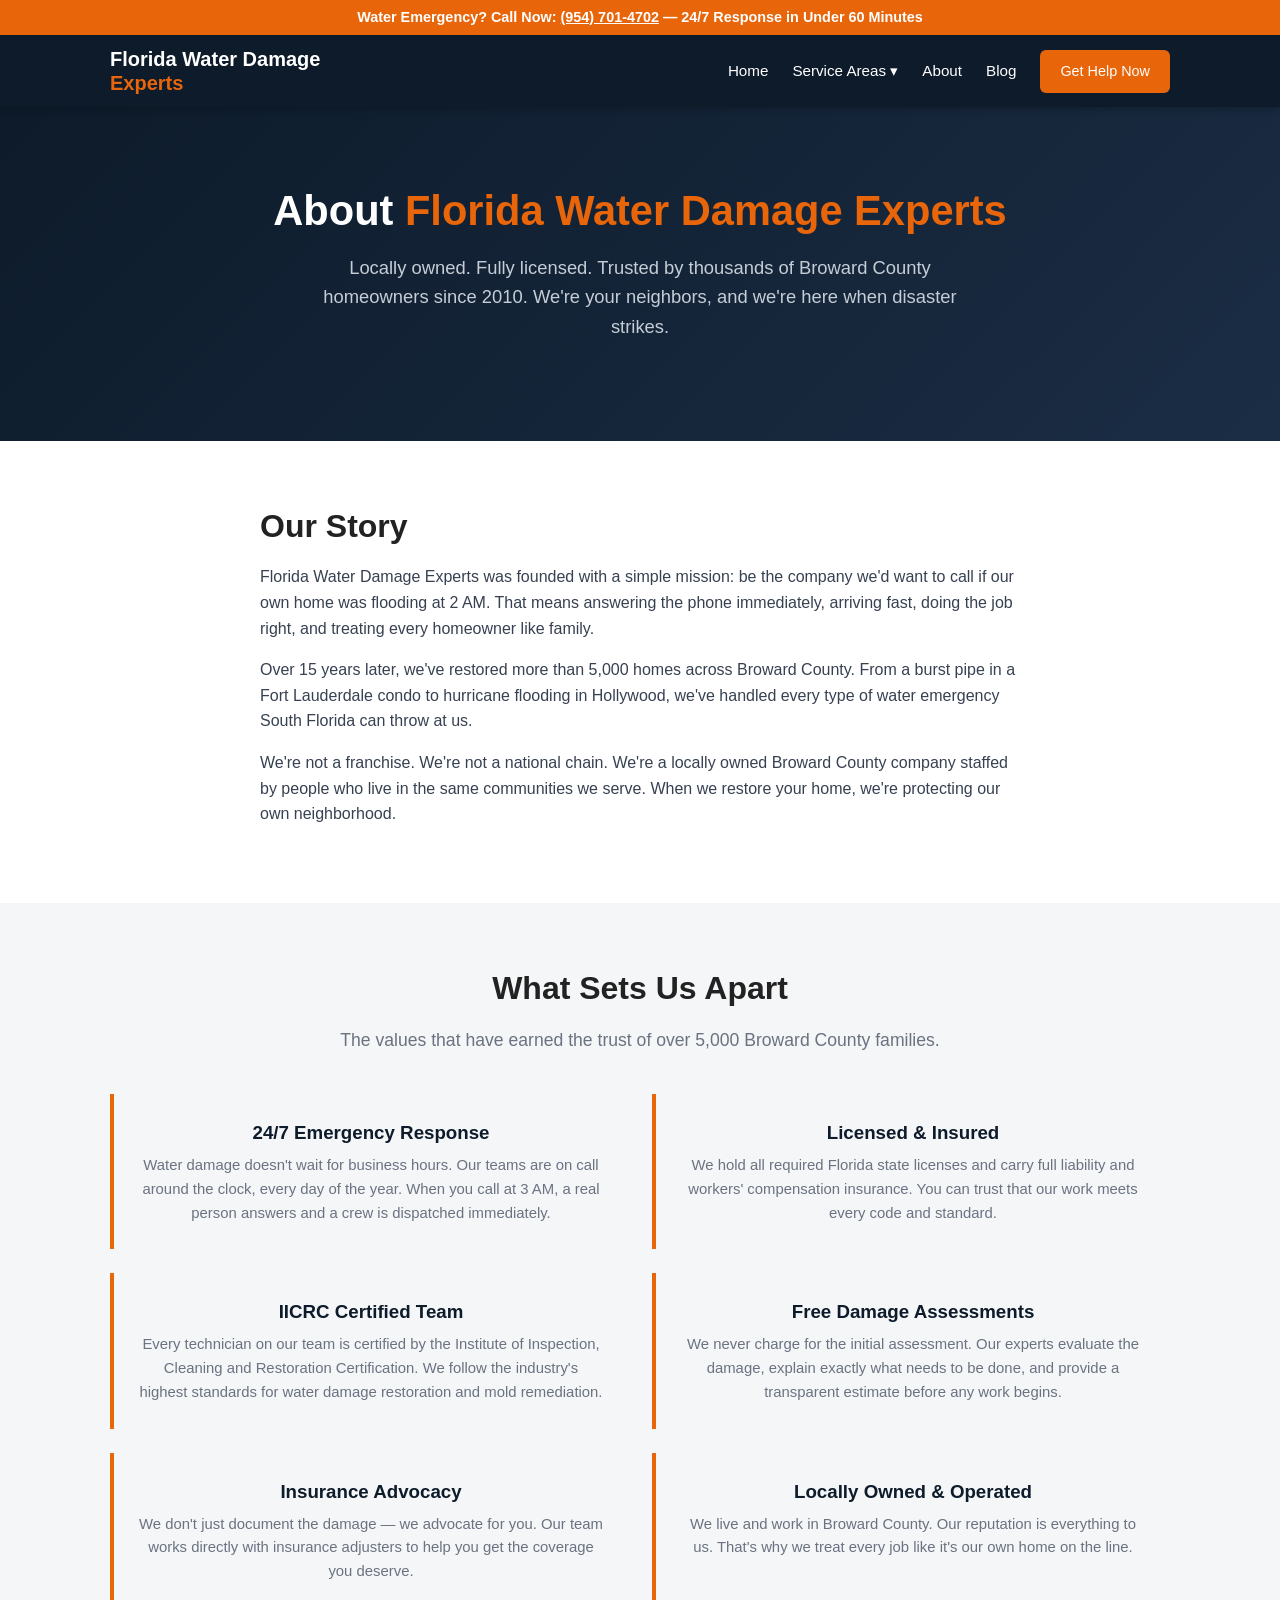
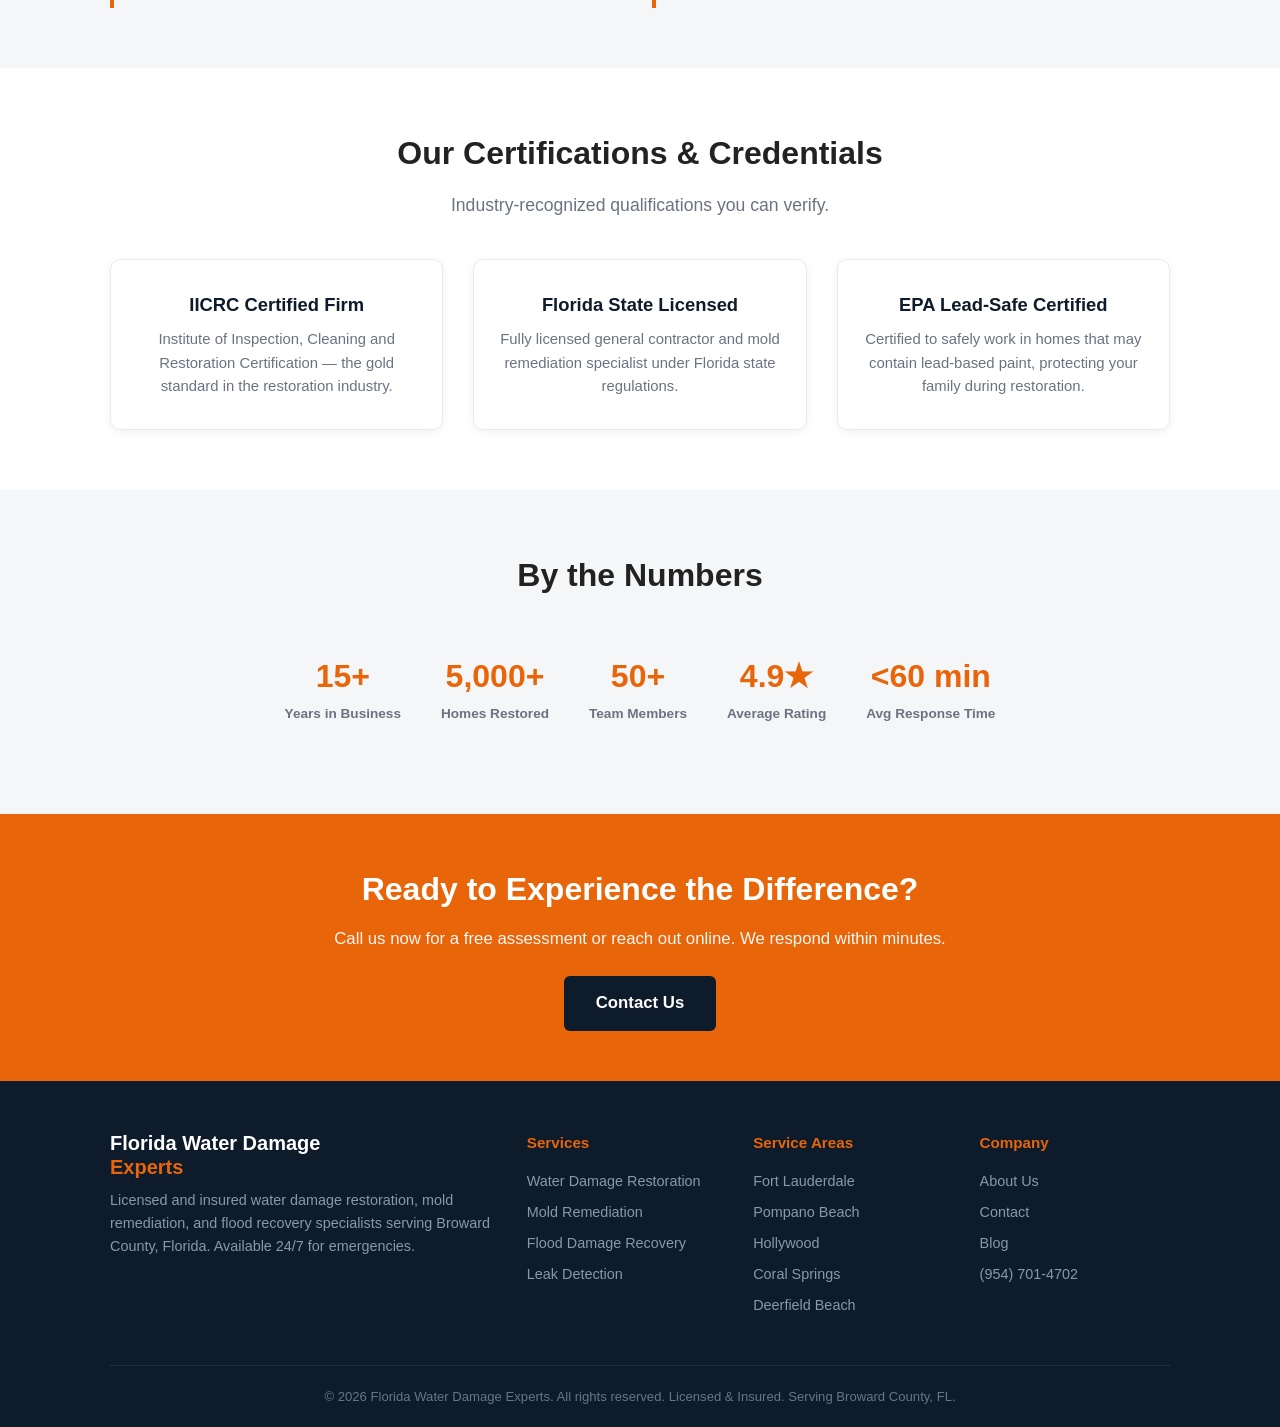
==== about.html @ 6a54d1ae "initial site launch" ====
<!DOCTYPE html>
<html lang="en">
<head>
<meta charset="UTF-8">
<meta name="viewport" content="width=device-width, initial-scale=1.0">
<title>About Us | Florida Water Damage Experts | Broward County</title>
<meta name="description" content="Meet the licensed, IICRC-certified team behind Florida Water Damage Experts. 15+ years restoring Broward County homes. Locally owned, 24/7 emergency service.">
<link rel="stylesheet" href="styles.css">
</head>
<body>

<header class="site-header">
  <div class="header-top">Water Emergency? Call Now: <a href="tel:+19547014702">(954) 701-4702</a> &mdash; 24/7 Response in Under 60 Minutes</div>
  <div class="header-main">
    <a href="index.html" class="logo">Florida Water Damage<br><span>Experts</span></a>
    <nav class="nav-links" id="navLinks">
      <a href="index.html">Home</a>
      <div class="dropdown">
        <a href="#" class="dropdown-label" onclick="this.parentElement.classList.toggle('active');return false;">Service Areas &#9662;</a>
        <div class="dropdown-menu">
          <a href="fort-lauderdale.html">Fort Lauderdale</a>
          <a href="pompano-beach.html">Pompano Beach</a>
          <a href="hollywood.html">Hollywood</a>
          <a href="coral-springs.html">Coral Springs</a>
          <a href="deerfield-beach.html">Deerfield Beach</a>
        </div>
      </div>
      <a href="about.html">About</a>
      <a href="blog/water-damage-repair-fort-lauderdale.html">Blog</a>
      <a href="contact.html" class="btn">Get Help Now</a>
    </nav>
    <button class="nav-toggle" onclick="document.getElementById('navLinks').classList.toggle('active')" aria-label="Toggle menu">&#9776;</button>
  </div>
</header>

<section class="hero">
  <div class="container">
    <h1>About <span class="highlight">Florida Water Damage Experts</span></h1>
    <p>Locally owned. Fully licensed. Trusted by thousands of Broward County homeowners since 2010. We're your neighbors, and we're here when disaster strikes.</p>
  </div>
</section>

<section class="section">
  <div class="container">
    <div style="max-width:760px;margin:0 auto;">
      <h2 class="section-title">Our Story</h2>
      <p style="margin-bottom:16px;color:var(--gray-dark);">Florida Water Damage Experts was founded with a simple mission: be the company we'd want to call if our own home was flooding at 2 AM. That means answering the phone immediately, arriving fast, doing the job right, and treating every homeowner like family.</p>
      <p style="margin-bottom:16px;color:var(--gray-dark);">Over 15 years later, we've restored more than 5,000 homes across Broward County. From a burst pipe in a Fort Lauderdale condo to hurricane flooding in Hollywood, we've handled every type of water emergency South Florida can throw at us.</p>
      <p style="margin-bottom:16px;color:var(--gray-dark);">We're not a franchise. We're not a national chain. We're a locally owned Broward County company staffed by people who live in the same communities we serve. When we restore your home, we're protecting our own neighborhood.</p>
    </div>
  </div>
</section>

<section class="section section-gray">
  <div class="container text-center">
    <h2 class="section-title">What Sets Us Apart</h2>
    <p class="section-subtitle">The values that have earned the trust of over 5,000 Broward County families.</p>
    <div class="about-values">
      <div class="about-value">
        <h3>24/7 Emergency Response</h3>
        <p>Water damage doesn't wait for business hours. Our teams are on call around the clock, every day of the year. When you call at 3 AM, a real person answers and a crew is dispatched immediately.</p>
      </div>
      <div class="about-value">
        <h3>Licensed &amp; Insured</h3>
        <p>We hold all required Florida state licenses and carry full liability and workers' compensation insurance. You can trust that our work meets every code and standard.</p>
      </div>
      <div class="about-value">
        <h3>IICRC Certified Team</h3>
        <p>Every technician on our team is certified by the Institute of Inspection, Cleaning and Restoration Certification. We follow the industry's highest standards for water damage restoration and mold remediation.</p>
      </div>
      <div class="about-value">
        <h3>Free Damage Assessments</h3>
        <p>We never charge for the initial assessment. Our experts evaluate the damage, explain exactly what needs to be done, and provide a transparent estimate before any work begins.</p>
      </div>
      <div class="about-value">
        <h3>Insurance Advocacy</h3>
        <p>We don't just document the damage &mdash; we advocate for you. Our team works directly with insurance adjusters to help you get the coverage you deserve.</p>
      </div>
      <div class="about-value">
        <h3>Locally Owned &amp; Operated</h3>
        <p>We live and work in Broward County. Our reputation is everything to us. That's why we treat every job like it's our own home on the line.</p>
      </div>
    </div>
  </div>
</section>

<section class="section">
  <div class="container text-center">
    <h2 class="section-title">Our Certifications &amp; Credentials</h2>
    <p class="section-subtitle">Industry-recognized qualifications you can verify.</p>
    <div class="features-grid">
      <div class="feature-card">
        <h3>IICRC Certified Firm</h3>
        <p>Institute of Inspection, Cleaning and Restoration Certification &mdash; the gold standard in the restoration industry.</p>
      </div>
      <div class="feature-card">
        <h3>Florida State Licensed</h3>
        <p>Fully licensed general contractor and mold remediation specialist under Florida state regulations.</p>
      </div>
      <div class="feature-card">
        <h3>EPA Lead-Safe Certified</h3>
        <p>Certified to safely work in homes that may contain lead-based paint, protecting your family during restoration.</p>
      </div>
    </div>
  </div>
</section>

<section class="section section-gray">
  <div class="container text-center">
    <h2 class="section-title">By the Numbers</h2>
    <div class="trust-bar" style="margin-top:20px;">
      <div class="trust-item">
        <div class="trust-number">15+</div>
        <div class="trust-label">Years in Business</div>
      </div>
      <div class="trust-item">
        <div class="trust-number">5,000+</div>
        <div class="trust-label">Homes Restored</div>
      </div>
      <div class="trust-item">
        <div class="trust-number">50+</div>
        <div class="trust-label">Team Members</div>
      </div>
      <div class="trust-item">
        <div class="trust-number">4.9&#9733;</div>
        <div class="trust-label">Average Rating</div>
      </div>
      <div class="trust-item">
        <div class="trust-number">&lt;60 min</div>
        <div class="trust-label">Avg Response Time</div>
      </div>
    </div>
  </div>
</section>

<section class="cta-banner">
  <div class="container">
    <h2>Ready to Experience the Difference?</h2>
    <p>Call us now for a free assessment or reach out online. We respond within minutes.</p>
    <a href="contact.html" class="btn">Contact Us</a>
  </div>
</section>

<footer class="site-footer">
  <div class="container">
    <div class="footer-grid">
      <div class="footer-brand">
        <div class="logo">Florida Water Damage<br><span style="color:var(--orange);">Experts</span></div>
        <p>Licensed and insured water damage restoration, mold remediation, and flood recovery specialists serving Broward County, Florida. Available 24/7 for emergencies.</p>
      </div>
      <div class="footer-col">
        <h4>Services</h4>
        <a href="index.html">Water Damage Restoration</a>
        <a href="index.html">Mold Remediation</a>
        <a href="index.html">Flood Damage Recovery</a>
        <a href="index.html">Leak Detection</a>
      </div>
      <div class="footer-col">
        <h4>Service Areas</h4>
        <a href="fort-lauderdale.html">Fort Lauderdale</a>
        <a href="pompano-beach.html">Pompano Beach</a>
        <a href="hollywood.html">Hollywood</a>
        <a href="coral-springs.html">Coral Springs</a>
        <a href="deerfield-beach.html">Deerfield Beach</a>
      </div>
      <div class="footer-col">
        <h4>Company</h4>
        <a href="about.html">About Us</a>
        <a href="contact.html">Contact</a>
        <a href="blog/water-damage-repair-fort-lauderdale.html">Blog</a>
        <a href="tel:+19547014702">(954) 701-4702</a>
      </div>
    </div>
    <div class="footer-bottom">&copy; 2026 Florida Water Damage Experts. All rights reserved. Licensed &amp; Insured. Serving Broward County, FL.</div>
  </div>
</footer>

</body>
</html>
---- styles.css ----
/* === RESET & BASE === */
*, *::before, *::after { box-sizing: border-box; margin: 0; padding: 0; }
html { scroll-behavior: smooth; }
body { font-family: -apple-system, BlinkMacSystemFont, "Segoe UI", Roboto, Helvetica, Arial, sans-serif; color: #222; line-height: 1.6; background: #fff; }
img { max-width: 100%; display: block; }
a { color: inherit; text-decoration: none; }
ul { list-style: none; }

/* === COLORS === */
:root {
  --navy: #0d1b2a;
  --navy-light: #1b2d45;
  --orange: #e8650a;
  --orange-hover: #cf5a09;
  --white: #ffffff;
  --gray-light: #f4f6f8;
  --gray: #6b7280;
  --gray-dark: #374151;
}

/* === UTILITY === */
.container { max-width: 1100px; margin: 0 auto; padding: 0 20px; }
.text-center { text-align: center; }
.btn {
  display: inline-block;
  background: var(--orange);
  color: var(--white);
  padding: 14px 32px;
  border: none;
  border-radius: 6px;
  font-size: 1.05rem;
  font-weight: 700;
  cursor: pointer;
  transition: background .2s, transform .15s;
}
.btn:hover { background: var(--orange-hover); transform: translateY(-1px); }
.btn-outline {
  background: transparent;
  border: 2px solid var(--orange);
  color: var(--orange);
}
.btn-outline:hover { background: var(--orange); color: var(--white); }
.section { padding: 60px 0; }
.section-dark { background: var(--navy); color: var(--white); }
.section-gray { background: var(--gray-light); }
.section-title { font-size: 2rem; font-weight: 800; margin-bottom: 12px; }
.section-subtitle { font-size: 1.1rem; color: var(--gray); margin-bottom: 40px; }
.section-dark .section-subtitle { color: #b0bec5; }

/* === HEADER === */
.site-header {
  background: var(--navy);
  color: var(--white);
  padding: 0;
  position: sticky;
  top: 0;
  z-index: 100;
  box-shadow: 0 2px 8px rgba(0,0,0,.25);
}
.header-top {
  background: var(--orange);
  padding: 6px 0;
  text-align: center;
  font-size: .9rem;
  font-weight: 600;
}
.header-top a { color: var(--white); text-decoration: underline; }
.header-main {
  display: flex;
  align-items: center;
  justify-content: space-between;
  padding: 12px 20px;
  max-width: 1100px;
  margin: 0 auto;
}
.logo { font-size: 1.25rem; font-weight: 800; line-height: 1.2; }
.logo span { color: var(--orange); }
.nav-links { display: flex; gap: 24px; align-items: center; }
.nav-links a { font-size: .95rem; font-weight: 500; transition: color .2s; }
.nav-links a:hover { color: var(--orange); }
.nav-links .btn { padding: 10px 20px; font-size: .9rem; }
.nav-toggle { display: none; background: none; border: none; color: var(--white); font-size: 1.6rem; cursor: pointer; }

/* Dropdown */
.dropdown { position: relative; }
.dropdown-label { cursor: pointer; }
.dropdown-menu {
  display: none;
  position: absolute;
  top: 100%;
  left: 0;
  background: var(--navy-light);
  border-radius: 6px;
  min-width: 200px;
  padding: 8px 0;
  box-shadow: 0 4px 12px rgba(0,0,0,.3);
  z-index: 50;
}
.dropdown:hover .dropdown-menu { display: block; }
.dropdown-menu a { display: block; padding: 8px 18px; font-size: .9rem; }
.dropdown-menu a:hover { background: var(--orange); color: var(--white); }

/* === HERO === */
.hero {
  background: linear-gradient(135deg, var(--navy) 0%, var(--navy-light) 100%);
  color: var(--white);
  padding: 80px 0 70px;
  text-align: center;
}
.hero h1 { font-size: 2.6rem; font-weight: 900; line-height: 1.15; margin-bottom: 18px; }
.hero h1 .highlight { color: var(--orange); }
.hero p { font-size: 1.15rem; max-width: 640px; margin: 0 auto 30px; color: #c5cdd6; }
.hero-badges { display: flex; justify-content: center; gap: 24px; flex-wrap: wrap; margin-top: 30px; }
.hero-badge {
  background: rgba(255,255,255,.08);
  border: 1px solid rgba(255,255,255,.15);
  padding: 10px 18px;
  border-radius: 6px;
  font-size: .9rem;
  font-weight: 600;
}

/* === LEAD FORM === */
.lead-form-section { padding: 60px 0; }
.lead-form-wrap {
  background: var(--white);
  border: 2px solid #e2e8f0;
  border-radius: 12px;
  padding: 36px;
  max-width: 600px;
  margin: 0 auto;
  box-shadow: 0 4px 20px rgba(0,0,0,.06);
}
.lead-form-wrap h2 { font-size: 1.5rem; font-weight: 800; margin-bottom: 6px; color: var(--navy); }
.lead-form-wrap .form-sub { color: var(--gray); margin-bottom: 24px; font-size: .95rem; }
.form-row { margin-bottom: 16px; }
.form-row label { display: block; font-weight: 600; font-size: .9rem; margin-bottom: 4px; color: var(--gray-dark); }
.form-row input,
.form-row select {
  width: 100%;
  padding: 12px 14px;
  border: 1px solid #d1d5db;
  border-radius: 6px;
  font-size: 1rem;
  background: #fafbfc;
  transition: border-color .2s;
}
.form-row input:focus,
.form-row select:focus { outline: none; border-color: var(--orange); }
.form-grid { display: grid; grid-template-columns: 1fr 1fr; gap: 16px; }
.lead-form-wrap .btn { width: 100%; padding: 16px; font-size: 1.1rem; margin-top: 8px; }
.form-note { text-align: center; font-size: .8rem; color: var(--gray); margin-top: 12px; }

/* === FEATURES / SERVICES GRID === */
.features-grid {
  display: grid;
  grid-template-columns: repeat(3, 1fr);
  gap: 30px;
}
.feature-card {
  background: var(--white);
  border-radius: 10px;
  padding: 30px 24px;
  text-align: center;
  box-shadow: 0 2px 10px rgba(0,0,0,.06);
  border: 1px solid #e8ecf1;
}
.feature-icon { font-size: 2.2rem; margin-bottom: 14px; }
.feature-card h3 { font-size: 1.15rem; font-weight: 700; margin-bottom: 8px; color: var(--navy); }
.feature-card p { font-size: .93rem; color: var(--gray); }

/* === TRUST BAR === */
.trust-bar {
  display: flex;
  justify-content: center;
  gap: 40px;
  flex-wrap: wrap;
  padding: 30px 0;
}
.trust-item { text-align: center; }
.trust-number { font-size: 2rem; font-weight: 900; color: var(--orange); }
.trust-label { font-size: .85rem; color: var(--gray); font-weight: 600; }

/* === TESTIMONIALS === */
.testimonials-grid { display: grid; grid-template-columns: repeat(3, 1fr); gap: 24px; }
.testimonial-card {
  background: var(--white);
  border-radius: 10px;
  padding: 28px;
  box-shadow: 0 2px 10px rgba(0,0,0,.06);
  border: 1px solid #e8ecf1;
}
.testimonial-stars { color: var(--orange); font-size: 1.1rem; margin-bottom: 10px; }
.testimonial-card p { font-size: .93rem; color: var(--gray-dark); margin-bottom: 12px; font-style: italic; }
.testimonial-author { font-weight: 700; font-size: .88rem; color: var(--navy); }

/* === CTA BANNER === */
.cta-banner {
  background: var(--orange);
  color: var(--white);
  text-align: center;
  padding: 50px 20px;
}
.cta-banner h2 { font-size: 2rem; font-weight: 800; margin-bottom: 10px; }
.cta-banner p { font-size: 1.05rem; margin-bottom: 24px; opacity: .95; }
.cta-banner .btn { background: var(--navy); color: var(--white); }
.cta-banner .btn:hover { background: var(--navy-light); }

/* === LOCATION PAGE === */
.location-services { display: grid; grid-template-columns: repeat(2, 1fr); gap: 24px; }
.location-service {
  background: var(--white);
  border-radius: 10px;
  padding: 28px;
  border: 1px solid #e8ecf1;
}
.location-service h3 { font-size: 1.1rem; font-weight: 700; color: var(--navy); margin-bottom: 8px; }
.location-service p { font-size: .93rem; color: var(--gray); }

/* === BLOG === */
.blog-grid { display: grid; grid-template-columns: repeat(3, 1fr); gap: 28px; }
.blog-card {
  background: var(--white);
  border-radius: 10px;
  overflow: hidden;
  box-shadow: 0 2px 10px rgba(0,0,0,.06);
  border: 1px solid #e8ecf1;
  transition: transform .2s;
}
.blog-card:hover { transform: translateY(-3px); }
.blog-card-img { background: var(--navy-light); height: 160px; }
.blog-card-body { padding: 22px; }
.blog-card-body h3 { font-size: 1.05rem; font-weight: 700; color: var(--navy); margin-bottom: 8px; line-height: 1.35; }
.blog-card-body p { font-size: .88rem; color: var(--gray); margin-bottom: 14px; }
.blog-card-body .read-more { color: var(--orange); font-weight: 700; font-size: .9rem; }

/* Blog article */
.blog-article { max-width: 760px; margin: 0 auto; padding: 50px 20px; }
.blog-article h1 { font-size: 2.2rem; font-weight: 800; color: var(--navy); margin-bottom: 12px; line-height: 1.2; }
.blog-meta { color: var(--gray); font-size: .9rem; margin-bottom: 32px; }
.blog-article h2 { font-size: 1.4rem; font-weight: 700; color: var(--navy); margin: 32px 0 12px; }
.blog-article h3 { font-size: 1.15rem; font-weight: 700; color: var(--navy); margin: 24px 0 10px; }
.blog-article p { margin-bottom: 16px; color: var(--gray-dark); }
.blog-article ul, .blog-article ol { margin: 0 0 16px 24px; color: var(--gray-dark); }
.blog-article li { margin-bottom: 6px; }
.blog-article ul { list-style: disc; }
.blog-article ol { list-style: decimal; }
.blog-article blockquote {
  border-left: 4px solid var(--orange);
  padding: 14px 20px;
  margin: 20px 0;
  background: var(--gray-light);
  color: var(--gray-dark);
  font-style: italic;
}
.blog-cta {
  background: var(--navy);
  color: var(--white);
  padding: 30px;
  border-radius: 10px;
  text-align: center;
  margin-top: 40px;
}
.blog-cta h3 { font-size: 1.3rem; margin-bottom: 8px; }
.blog-cta p { color: #b0bec5; margin-bottom: 16px; }

/* === ABOUT PAGE === */
.about-values { display: grid; grid-template-columns: repeat(2, 1fr); gap: 24px; margin-top: 30px; }
.about-value { padding: 24px; border-left: 4px solid var(--orange); background: var(--gray-light); border-radius: 0 8px 8px 0; }
.about-value h3 { font-weight: 700; color: var(--navy); margin-bottom: 6px; }
.about-value p { font-size: .93rem; color: var(--gray); }

.team-section { display: grid; grid-template-columns: repeat(3, 1fr); gap: 28px; }
.team-card { text-align: center; }
.team-avatar {
  width: 100px;
  height: 100px;
  background: var(--navy-light);
  border-radius: 50%;
  margin: 0 auto 14px;
  display: flex;
  align-items: center;
  justify-content: center;
  color: var(--white);
  font-size: 2rem;
  font-weight: 800;
}
.team-card h3 { font-size: 1.05rem; font-weight: 700; color: var(--navy); }
.team-card p { font-size: .88rem; color: var(--gray); }

/* === CONTACT PAGE === */
.contact-grid { display: grid; grid-template-columns: 1fr 1fr; gap: 40px; align-items: start; }
.contact-info-card {
  background: var(--navy);
  color: var(--white);
  border-radius: 12px;
  padding: 36px;
}
.contact-info-card h2 { font-size: 1.5rem; margin-bottom: 20px; }
.contact-detail { margin-bottom: 20px; }
.contact-detail .label { font-size: .85rem; color: #8899aa; font-weight: 600; text-transform: uppercase; letter-spacing: .5px; margin-bottom: 4px; }
.contact-detail .value { font-size: 1.05rem; font-weight: 600; }
.contact-detail a { color: var(--orange); }
.contact-hours { margin-top: 24px; padding-top: 20px; border-top: 1px solid rgba(255,255,255,.1); }
.contact-hours h3 { font-size: 1rem; margin-bottom: 10px; }
.contact-hours p { font-size: .93rem; color: #b0bec5; }

/* === FOOTER === */
.site-footer {
  background: var(--navy);
  color: var(--white);
  padding: 50px 0 0;
}
.footer-grid {
  display: grid;
  grid-template-columns: 2fr 1fr 1fr 1fr;
  gap: 36px;
  margin-bottom: 40px;
}
.footer-brand p { color: #8899aa; font-size: .9rem; margin-top: 10px; line-height: 1.6; }
.footer-col h4 { font-size: .95rem; font-weight: 700; margin-bottom: 14px; color: var(--orange); }
.footer-col a { display: block; color: #8899aa; font-size: .9rem; margin-bottom: 8px; transition: color .2s; }
.footer-col a:hover { color: var(--white); }
.footer-bottom {
  border-top: 1px solid rgba(255,255,255,.08);
  padding: 20px 0;
  text-align: center;
  font-size: .82rem;
  color: #667788;
}

/* === RESPONSIVE === */
@media (max-width: 900px) {
  .features-grid, .testimonials-grid, .blog-grid, .team-section { grid-template-columns: 1fr 1fr; }
  .footer-grid { grid-template-columns: 1fr 1fr; }
  .contact-grid { grid-template-columns: 1fr; }
  .hero h1 { font-size: 2rem; }
}

@media (max-width: 640px) {
  .nav-links { display: none; flex-direction: column; position: absolute; top: 100%; left: 0; right: 0; background: var(--navy); padding: 20px; gap: 16px; box-shadow: 0 4px 12px rgba(0,0,0,.3); }
  .nav-links.active { display: flex; }
  .nav-toggle { display: block; }
  .dropdown-menu { position: static; box-shadow: none; padding-left: 12px; }
  .dropdown:hover .dropdown-menu { display: none; }
  .dropdown.active .dropdown-menu { display: block; }
  .features-grid, .testimonials-grid, .blog-grid, .team-section, .location-services, .about-values { grid-template-columns: 1fr; }
  .footer-grid { grid-template-columns: 1fr; }
  .hero { padding: 50px 0 40px; }
  .hero h1 { font-size: 1.7rem; }
  .hero-badges { gap: 12px; }
  .hero-badge { font-size: .8rem; padding: 8px 12px; }
  .section { padding: 40px 0; }
  .section-title { font-size: 1.6rem; }
  .form-grid { grid-template-columns: 1fr; }
  .trust-bar { gap: 20px; }
  .lead-form-wrap { padding: 24px; }
}
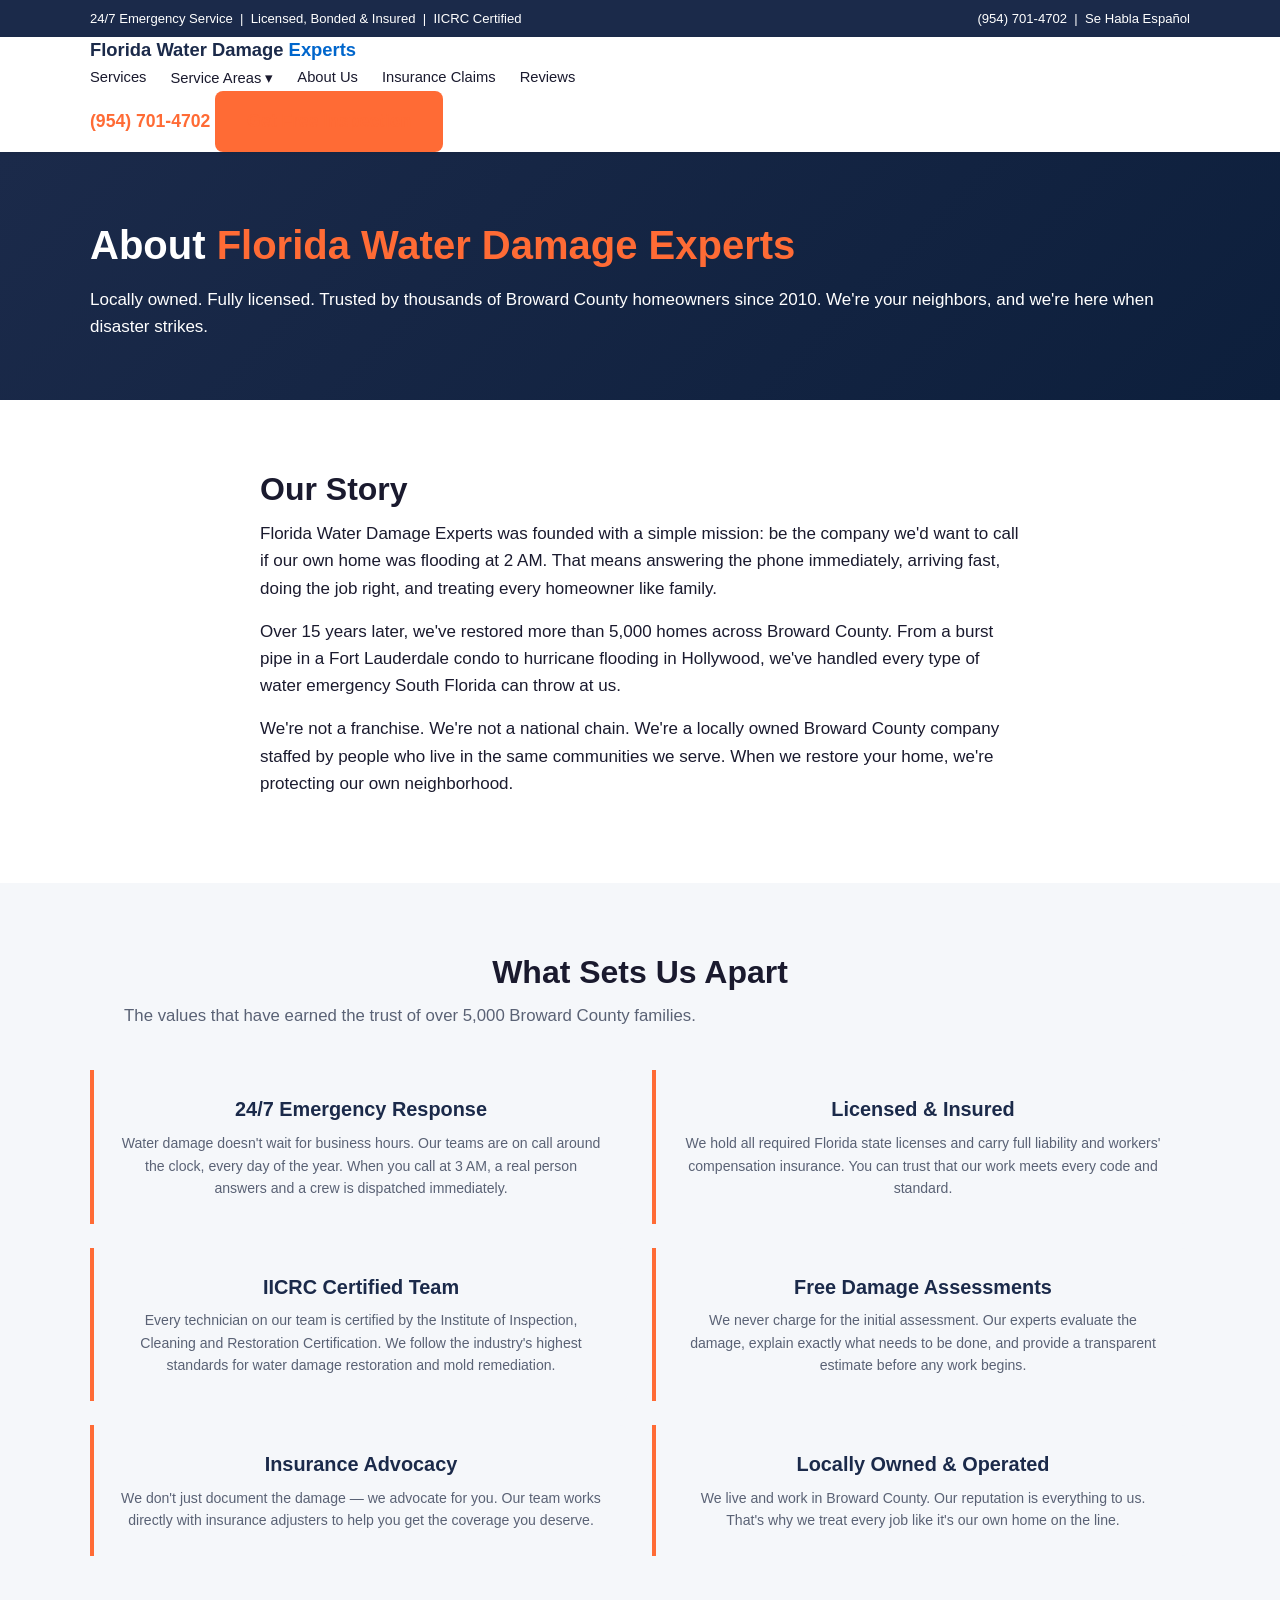
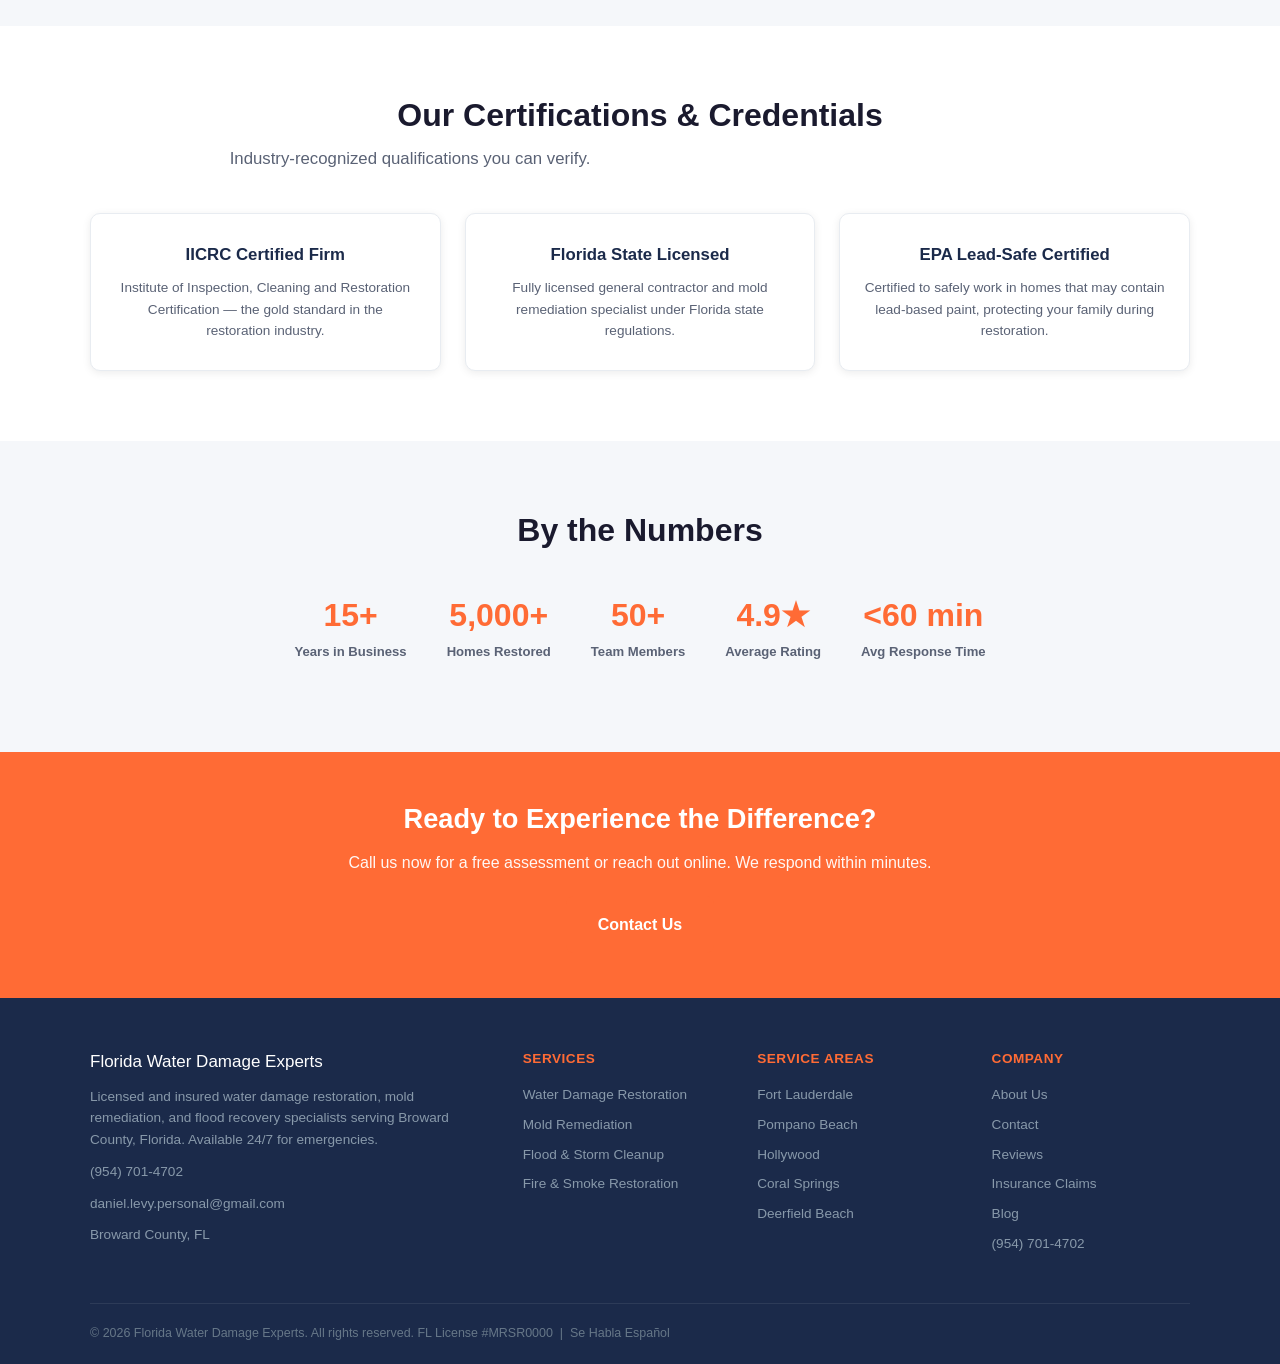
==== commit bfbf12ad: "Redesign entire site: white backgrounds, new color palette, phone-first conversion layout Complete g" ====
--- a/about.html
+++ b/about.html
@@ -9,12 +9,22 @@
 </head>
 <body>
 
+<!-- UTILITY BAR -->
+<div class="utility-bar">
+  <div class="container utility-bar-inner">
+    <span class="utility-left">24/7 Emergency Service &nbsp;|&nbsp; Licensed, Bonded &amp; Insured &nbsp;|&nbsp; IICRC Certified</span>
+    <span class="utility-right">
+      <a href="tel:+19547014702">(954) 701-4702</a> &nbsp;|&nbsp; Se Habla Espa&ntilde;ol
+    </span>
+  </div>
+</div>
+
+<!-- HEADER -->
 <header class="site-header">
-  <div class="header-top">Water Emergency? Call Now: <a href="tel:+19547014702">(954) 701-4702</a> &mdash; 24/7 Response in Under 60 Minutes</div>
-  <div class="header-main">
-    <a href="index.html" class="logo">Florida Water Damage<br><span>Experts</span></a>
+  <div class="container header-inner">
+    <a href="index.html" class="logo">Florida Water Damage <span>Experts</span></a>
     <nav class="nav-links" id="navLinks">
-      <a href="index.html">Home</a>
+      <a href="index.html">Services</a>
       <div class="dropdown">
         <a href="#" class="dropdown-label" onclick="this.parentElement.classList.toggle('active');return false;">Service Areas &#9662;</a>
         <div class="dropdown-menu">
@@ -25,14 +35,19 @@
           <a href="deerfield-beach.html">Deerfield Beach</a>
         </div>
       </div>
-      <a href="about.html">About</a>
-      <a href="blog/water-damage-repair-fort-lauderdale.html">Blog</a>
-      <a href="contact.html" class="btn">Get Help Now</a>
+      <a href="about.html">About Us</a>
+      <a href="contact.html">Insurance Claims</a>
+      <a href="index.html#reviews">Reviews</a>
     </nav>
+    <div class="header-phone">
+      <a href="tel:+19547014702" class="phone-link">(954) 701-4702</a>
+      <a href="contact.html" class="btn btn-orange">Get Free Inspection</a>
+    </div>
     <button class="nav-toggle" onclick="document.getElementById('navLinks').classList.toggle('active')" aria-label="Toggle menu">&#9776;</button>
   </div>
 </header>
 
+<!-- HERO -->
 <section class="hero">
   <div class="container">
     <h1>About <span class="highlight">Florida Water Damage Experts</span></h1>
@@ -40,6 +55,7 @@
   </div>
 </section>
 
+<!-- OUR STORY -->
 <section class="section">
   <div class="container">
     <div style="max-width:760px;margin:0 auto;">
@@ -51,6 +67,7 @@
   </div>
 </section>
 
+<!-- WHAT SETS US APART -->
 <section class="section section-gray">
   <div class="container text-center">
     <h2 class="section-title">What Sets Us Apart</h2>
@@ -84,6 +101,7 @@
   </div>
 </section>
 
+<!-- CERTIFICATIONS -->
 <section class="section">
   <div class="container text-center">
     <h2 class="section-title">Our Certifications &amp; Credentials</h2>
@@ -105,6 +123,7 @@
   </div>
 </section>
 
+<!-- BY THE NUMBERS -->
 <section class="section section-gray">
   <div class="container text-center">
     <h2 class="section-title">By the Numbers</h2>
@@ -133,27 +152,32 @@
   </div>
 </section>
 
-<section class="cta-banner">
-  <div class="container">
+<!-- FINAL CTA -->
+<section class="final-cta">
+  <div class="container text-center">
     <h2>Ready to Experience the Difference?</h2>
     <p>Call us now for a free assessment or reach out online. We respond within minutes.</p>
     <a href="contact.html" class="btn">Contact Us</a>
   </div>
 </section>
 
+<!-- FOOTER -->
 <footer class="site-footer">
   <div class="container">
     <div class="footer-grid">
       <div class="footer-brand">
-        <div class="logo">Florida Water Damage<br><span style="color:var(--orange);">Experts</span></div>
+        <div class="footer-logo">Florida Water Damage <span>Experts</span></div>
         <p>Licensed and insured water damage restoration, mold remediation, and flood recovery specialists serving Broward County, Florida. Available 24/7 for emergencies.</p>
+        <p><a href="tel:+19547014702">(954) 701-4702</a></p>
+        <p><a href="mailto:daniel.levy.personal@gmail.com">daniel.levy.personal@gmail.com</a></p>
+        <p>Broward County, FL</p>
       </div>
       <div class="footer-col">
         <h4>Services</h4>
         <a href="index.html">Water Damage Restoration</a>
         <a href="index.html">Mold Remediation</a>
-        <a href="index.html">Flood Damage Recovery</a>
-        <a href="index.html">Leak Detection</a>
+        <a href="index.html">Flood &amp; Storm Cleanup</a>
+        <a href="index.html">Fire &amp; Smoke Restoration</a>
       </div>
       <div class="footer-col">
         <h4>Service Areas</h4>
@@ -167,13 +191,22 @@
         <h4>Company</h4>
         <a href="about.html">About Us</a>
         <a href="contact.html">Contact</a>
+        <a href="index.html#reviews">Reviews</a>
+        <a href="contact.html">Insurance Claims</a>
         <a href="blog/water-damage-repair-fort-lauderdale.html">Blog</a>
         <a href="tel:+19547014702">(954) 701-4702</a>
       </div>
     </div>
-    <div class="footer-bottom">&copy; 2026 Florida Water Damage Experts. All rights reserved. Licensed &amp; Insured. Serving Broward County, FL.</div>
+    <div class="footer-bottom">
+      <p>&copy; 2026 Florida Water Damage Experts. All rights reserved. FL License #MRSR0000 &nbsp;|&nbsp; Se Habla Espa&ntilde;ol</p>
+    </div>
   </div>
 </footer>
+
+<!-- STICKY MOBILE CTA -->
+<div class="mobile-sticky-cta">
+  <a href="tel:+19547014702" class="btn btn-orange btn-full">Call Now &mdash; Free Estimate</a>
+</div>
 
 </body>
 </html>
--- a/styles.css
+++ b/styles.css
@@ -1,173 +1,511 @@
 /* === RESET & BASE === */
 *, *::before, *::after { box-sizing: border-box; margin: 0; padding: 0; }
 html { scroll-behavior: smooth; }
-body { font-family: -apple-system, BlinkMacSystemFont, "Segoe UI", Roboto, Helvetica, Arial, sans-serif; color: #222; line-height: 1.6; background: #fff; }
+body {
+  font-family: -apple-system, BlinkMacSystemFont, "Segoe UI", Roboto, Helvetica, Arial, sans-serif;
+  color: #1A1A2E;
+  line-height: 1.6;
+  background: #fff;
+  font-size: 17px;
+}
 img { max-width: 100%; display: block; }
 a { color: inherit; text-decoration: none; }
 ul { list-style: none; }
 
 /* === COLORS === */
 :root {
-  --navy: #0d1b2a;
-  --navy-light: #1b2d45;
-  --orange: #e8650a;
-  --orange-hover: #cf5a09;
-  --white: #ffffff;
-  --gray-light: #f4f6f8;
-  --gray: #6b7280;
-  --gray-dark: #374151;
+  --blue: #0066CC;
+  --navy: #1B2A4A;
+  --orange: #FF6B35;
+  --orange-hover: #E55A2B;
+  --white: #FFFFFF;
+  --gray-bg: #F5F7FA;
+  --text: #1A1A2E;
+  --text-secondary: #5A6275;
+  --green: #28A745;
+  --shadow: 0 2px 8px rgba(0,0,0,0.08);
+  --shadow-lg: 0 4px 20px rgba(0,0,0,0.1);
 }
 
 /* === UTILITY === */
-.container { max-width: 1100px; margin: 0 auto; padding: 0 20px; }
+.container { max-width: 1140px; margin: 0 auto; padding: 0 20px; }
 .text-center { text-align: center; }
 .btn {
   display: inline-block;
   background: var(--orange);
   color: var(--white);
-  padding: 14px 32px;
+  padding: 16px 32px;
   border: none;
-  border-radius: 6px;
-  font-size: 1.05rem;
+  border-radius: 8px;
+  font-size: 16px;
   font-weight: 700;
   cursor: pointer;
   transition: background .2s, transform .15s;
+  text-align: center;
 }
 .btn:hover { background: var(--orange-hover); transform: translateY(-1px); }
 .btn-outline {
   background: transparent;
-  border: 2px solid var(--orange);
-  color: var(--orange);
-}
-.btn-outline:hover { background: var(--orange); color: var(--white); }
-.section { padding: 60px 0; }
+  border: 2px solid var(--white);
+  color: var(--white);
+}
+.btn-outline:hover { background: rgba(255,255,255,.15); }
+.btn-white { background: var(--white); color: var(--orange); }
+.btn-white:hover { background: #f0f0f0; }
+.section { padding: 70px 0; }
+.section-gray { background: var(--gray-bg); }
 .section-dark { background: var(--navy); color: var(--white); }
-.section-gray { background: var(--gray-light); }
-.section-title { font-size: 2rem; font-weight: 800; margin-bottom: 12px; }
-.section-subtitle { font-size: 1.1rem; color: var(--gray); margin-bottom: 40px; }
+.section-orange { background: var(--orange); color: var(--white); }
+.section-title { font-size: 2rem; font-weight: 800; margin-bottom: 12px; line-height: 1.2; }
+.section-subtitle { font-size: 1.05rem; color: var(--text-secondary); margin-bottom: 40px; max-width: 640px; }
 .section-dark .section-subtitle { color: #b0bec5; }
+.section-dark .section-title { color: var(--white); }
+
+/* === UTILITY BAR === */
+.utility-bar {
+  background: var(--navy);
+  color: var(--white);
+  padding: 8px 0;
+  font-size: .82rem;
+  font-weight: 500;
+}
+.utility-bar .container {
+  display: flex;
+  justify-content: space-between;
+  align-items: center;
+  flex-wrap: wrap;
+  gap: 8px;
+}
+.utility-bar a { color: var(--white); }
+.utility-bar .util-left { display: flex; gap: 16px; align-items: center; flex-wrap: wrap; }
+.utility-bar .util-left span { opacity: .7; }
+.utility-bar .util-right { display: flex; gap: 16px; align-items: center; }
+.utility-bar .util-phone { font-weight: 700; font-size: .9rem; }
 
 /* === HEADER === */
 .site-header {
-  background: var(--navy);
-  color: var(--white);
-  padding: 0;
+  background: var(--white);
   position: sticky;
   top: 0;
   z-index: 100;
-  box-shadow: 0 2px 8px rgba(0,0,0,.25);
-}
-.header-top {
-  background: var(--orange);
-  padding: 6px 0;
-  text-align: center;
-  font-size: .9rem;
-  font-weight: 600;
-}
-.header-top a { color: var(--white); text-decoration: underline; }
+  box-shadow: 0 1px 4px rgba(0,0,0,0.08);
+}
 .header-main {
   display: flex;
   align-items: center;
   justify-content: space-between;
   padding: 12px 20px;
-  max-width: 1100px;
+  max-width: 1140px;
   margin: 0 auto;
 }
-.logo { font-size: 1.25rem; font-weight: 800; line-height: 1.2; }
-.logo span { color: var(--orange); }
+.logo { font-size: 1.15rem; font-weight: 800; line-height: 1.2; color: var(--navy); }
+.logo span { color: var(--blue); }
 .nav-links { display: flex; gap: 24px; align-items: center; }
-.nav-links a { font-size: .95rem; font-weight: 500; transition: color .2s; }
-.nav-links a:hover { color: var(--orange); }
+.nav-links a { font-size: .92rem; font-weight: 500; color: var(--text); transition: color .2s; }
+.nav-links a:hover { color: var(--blue); }
 .nav-links .btn { padding: 10px 20px; font-size: .9rem; }
-.nav-toggle { display: none; background: none; border: none; color: var(--white); font-size: 1.6rem; cursor: pointer; }
+.header-phone a {
+  font-size: 1.1rem;
+  font-weight: 800;
+  color: var(--orange);
+  white-space: nowrap;
+}
+.nav-toggle { display: none; background: none; border: none; color: var(--navy); font-size: 1.6rem; cursor: pointer; }
 
 /* Dropdown */
 .dropdown { position: relative; }
-.dropdown-label { cursor: pointer; }
 .dropdown-menu {
   display: none;
   position: absolute;
   top: 100%;
   left: 0;
-  background: var(--navy-light);
-  border-radius: 6px;
+  background: var(--white);
+  border-radius: 8px;
   min-width: 200px;
   padding: 8px 0;
-  box-shadow: 0 4px 12px rgba(0,0,0,.3);
+  box-shadow: var(--shadow-lg);
   z-index: 50;
+  border: 1px solid #e8ecf1;
 }
 .dropdown:hover .dropdown-menu { display: block; }
-.dropdown-menu a { display: block; padding: 8px 18px; font-size: .9rem; }
-.dropdown-menu a:hover { background: var(--orange); color: var(--white); }
+.dropdown-menu a { display: block; padding: 8px 18px; font-size: .9rem; color: var(--text); }
+.dropdown-menu a:hover { background: var(--gray-bg); color: var(--blue); }
 
 /* === HERO === */
 .hero {
-  background: linear-gradient(135deg, var(--navy) 0%, var(--navy-light) 100%);
-  color: var(--white);
-  padding: 80px 0 70px;
-  text-align: center;
-}
-.hero h1 { font-size: 2.6rem; font-weight: 900; line-height: 1.15; margin-bottom: 18px; }
-.hero h1 .highlight { color: var(--orange); }
-.hero p { font-size: 1.15rem; max-width: 640px; margin: 0 auto 30px; color: #c5cdd6; }
-.hero-badges { display: flex; justify-content: center; gap: 24px; flex-wrap: wrap; margin-top: 30px; }
-.hero-badge {
-  background: rgba(255,255,255,.08);
-  border: 1px solid rgba(255,255,255,.15);
-  padding: 10px 18px;
-  border-radius: 6px;
-  font-size: .9rem;
+  background: linear-gradient(135deg, var(--navy) 0%, #0d1f3c 100%);
+  color: var(--white);
+  padding: 70px 0 60px;
+}
+.hero h1 {
+  font-size: 2.5rem;
+  font-weight: 900;
+  line-height: 1.15;
+  margin-bottom: 18px;
+  max-width: 720px;
+}
+.hero .highlight { color: var(--orange); }
+.hero p.hero-sub {
+  font-size: 1.05rem;
+  max-width: 640px;
+  margin-bottom: 30px;
+  color: #c5cdd6;
+  line-height: 1.7;
+}
+.hero-ctas { display: flex; gap: 14px; flex-wrap: wrap; margin-bottom: 30px; }
+.hero-ctas .btn { font-size: 1.05rem; padding: 16px 28px; }
+.trust-strip {
+  display: flex;
+  gap: 24px;
+  flex-wrap: wrap;
+  padding-top: 24px;
+  border-top: 1px solid rgba(255,255,255,.12);
+}
+.trust-strip-item {
+  display: flex;
+  align-items: center;
+  gap: 8px;
+  font-size: .85rem;
   font-weight: 600;
-}
-
-/* === LEAD FORM === */
-.lead-form-section { padding: 60px 0; }
-.lead-form-wrap {
-  background: var(--white);
-  border: 2px solid #e2e8f0;
+  color: rgba(255,255,255,.85);
+}
+.trust-strip-item .icon { color: var(--orange); }
+
+/* === SERVICE CARDS === */
+.service-cards { display: grid; grid-template-columns: repeat(4, 1fr); gap: 24px; }
+.service-card {
+  background: var(--white);
+  border-radius: 10px;
+  padding: 28px 22px;
+  box-shadow: var(--shadow);
+  border-top: 3px solid var(--blue);
+  transition: transform .2s, box-shadow .2s;
+}
+.service-card:hover { transform: translateY(-3px); box-shadow: var(--shadow-lg); }
+.service-card-icon { font-size: 2rem; margin-bottom: 12px; }
+.service-card h3 { font-size: 1.05rem; font-weight: 700; color: var(--navy); margin-bottom: 8px; }
+.service-card p { font-size: .85rem; color: var(--text-secondary); margin-bottom: 12px; }
+.service-card .learn-more { color: var(--blue); font-weight: 600; font-size: .85rem; }
+.service-card .learn-more:hover { text-decoration: underline; }
+
+/* === DIFFERENTIATORS === */
+.diff-grid { display: grid; grid-template-columns: repeat(5, 1fr); gap: 24px; }
+.diff-item { text-align: center; padding: 20px 12px; }
+.diff-icon { font-size: 2rem; color: var(--orange); margin-bottom: 10px; }
+.diff-stat { font-size: 1.15rem; font-weight: 800; color: var(--navy); margin-bottom: 4px; }
+.diff-label { font-size: .82rem; color: var(--text-secondary); }
+
+/* === LEAD FORM SECTION === */
+.form-section-grid {
+  display: grid;
+  grid-template-columns: 1fr 1fr;
+  gap: 50px;
+  align-items: start;
+}
+.form-copy h2 { font-size: 1.8rem; font-weight: 800; margin-bottom: 16px; color: var(--navy); }
+.form-copy p { color: var(--text-secondary); margin-bottom: 20px; line-height: 1.7; }
+.form-phone-block { margin: 24px 0; }
+.form-phone-block a {
+  font-size: 2rem;
+  font-weight: 900;
+  color: var(--orange);
+  display: block;
+  margin-bottom: 6px;
+}
+.form-phone-block .sub { font-size: .9rem; color: var(--text-secondary); }
+.lead-form-card {
+  background: var(--white);
+  border: 1px solid #e2e8f0;
   border-radius: 12px;
-  padding: 36px;
-  max-width: 600px;
-  margin: 0 auto;
-  box-shadow: 0 4px 20px rgba(0,0,0,.06);
-}
-.lead-form-wrap h2 { font-size: 1.5rem; font-weight: 800; margin-bottom: 6px; color: var(--navy); }
-.lead-form-wrap .form-sub { color: var(--gray); margin-bottom: 24px; font-size: .95rem; }
-.form-row { margin-bottom: 16px; }
-.form-row label { display: block; font-weight: 600; font-size: .9rem; margin-bottom: 4px; color: var(--gray-dark); }
+  padding: 32px;
+  box-shadow: var(--shadow-lg);
+}
+.lead-form-card h3 { font-size: 1.2rem; font-weight: 700; margin-bottom: 20px; color: var(--navy); }
+.form-row { margin-bottom: 14px; }
+.form-row label { display: block; font-weight: 600; font-size: .85rem; margin-bottom: 4px; color: var(--text); }
 .form-row input,
-.form-row select {
+.form-row select,
+.form-row textarea {
   width: 100%;
   padding: 12px 14px;
   border: 1px solid #d1d5db;
   border-radius: 6px;
-  font-size: 1rem;
+  font-size: 16px;
   background: #fafbfc;
+  font-family: inherit;
   transition: border-color .2s;
 }
 .form-row input:focus,
-.form-row select:focus { outline: none; border-color: var(--orange); }
-.form-grid { display: grid; grid-template-columns: 1fr 1fr; gap: 16px; }
-.lead-form-wrap .btn { width: 100%; padding: 16px; font-size: 1.1rem; margin-top: 8px; }
-.form-note { text-align: center; font-size: .8rem; color: var(--gray); margin-top: 12px; }
-
-/* === FEATURES / SERVICES GRID === */
-.features-grid {
+.form-row select:focus,
+.form-row textarea:focus { outline: none; border-color: var(--blue); }
+.form-row textarea { resize: vertical; min-height: 60px; }
+.lead-form-card .btn { width: 100%; padding: 16px; font-size: 1.05rem; margin-top: 6px; }
+.form-privacy { text-align: center; font-size: .78rem; color: var(--text-secondary); margin-top: 10px; }
+
+/* === REVIEWS === */
+.reviews-header .google-rating {
+  display: inline-flex;
+  align-items: center;
+  gap: 8px;
+  font-size: 1.1rem;
+  font-weight: 700;
+  color: var(--white);
+  margin-bottom: 30px;
+}
+.reviews-header .stars { color: #FBBC04; }
+.reviews-grid { display: grid; grid-template-columns: repeat(3, 1fr); gap: 24px; }
+.review-card {
+  background: var(--white);
+  border-radius: 10px;
+  padding: 24px;
+  color: var(--text);
+}
+.review-stars { color: #FBBC04; font-size: 1.1rem; margin-bottom: 10px; }
+.review-card p { font-size: .9rem; color: var(--text); margin-bottom: 14px; line-height: 1.6; }
+.review-author { font-weight: 700; font-size: .85rem; color: var(--navy); }
+.review-meta { font-size: .78rem; color: var(--text-secondary); margin-top: 2px; }
+
+/* === PROCESS TIMELINE === */
+.process-grid { display: grid; grid-template-columns: repeat(4, 1fr); gap: 28px; }
+.process-step { text-align: center; }
+.process-num {
+  display: inline-flex;
+  align-items: center;
+  justify-content: center;
+  width: 56px;
+  height: 56px;
+  border-radius: 50%;
+  background: var(--blue);
+  color: var(--white);
+  font-size: 1.4rem;
+  font-weight: 900;
+  margin-bottom: 16px;
+}
+.process-step h3 { font-size: 1rem; font-weight: 700; color: var(--navy); margin-bottom: 8px; }
+.process-step p { font-size: .85rem; color: var(--text-secondary); }
+
+/* === BEFORE/AFTER === */
+.ba-grid { display: grid; grid-template-columns: repeat(3, 1fr); gap: 24px; }
+.ba-card {
+  background: var(--white);
+  border-radius: 10px;
+  overflow: hidden;
+  box-shadow: var(--shadow);
+}
+.ba-placeholder {
+  height: 220px;
+  background: linear-gradient(135deg, #ddd 50%, #bbb 50%);
+  display: flex;
+  align-items: center;
+  justify-content: center;
+  font-weight: 700;
+  color: #666;
+  font-size: .9rem;
+}
+.ba-caption { padding: 16px; font-size: .85rem; color: var(--text-secondary); }
+.ba-caption strong { color: var(--navy); }
+
+/* === INSURANCE === */
+.insurance-grid { display: grid; grid-template-columns: 1fr 1fr; gap: 50px; align-items: center; }
+.insurance-copy h2 { font-size: 1.8rem; font-weight: 800; margin-bottom: 16px; color: var(--navy); }
+.insurance-list { margin: 20px 0; }
+.insurance-list li {
+  padding: 10px 0;
+  padding-left: 28px;
+  position: relative;
+  font-size: .92rem;
+  color: var(--text);
+  line-height: 1.6;
+  list-style: none;
+}
+.insurance-list li::before {
+  content: "\2713";
+  position: absolute;
+  left: 0;
+  color: var(--green);
+  font-weight: 700;
+}
+.insurance-img {
+  background: var(--gray-bg);
+  border-radius: 12px;
+  height: 320px;
+  display: flex;
+  align-items: center;
+  justify-content: center;
+  color: var(--text-secondary);
+  font-weight: 600;
+}
+
+/* === SERVICE AREA PILLS === */
+.area-pills { display: flex; flex-wrap: wrap; gap: 10px; margin-top: 20px; }
+.area-pill {
+  display: inline-block;
+  background: rgba(255,255,255,.1);
+  border: 1px solid rgba(255,255,255,.2);
+  color: var(--white);
+  padding: 8px 18px;
+  border-radius: 50px;
+  font-size: .85rem;
+  font-weight: 500;
+  transition: background .2s;
+}
+.area-pill:hover { background: var(--blue); border-color: var(--blue); }
+.area-callout {
+  background: rgba(255,255,255,.06);
+  border-left: 4px solid var(--orange);
+  border-radius: 0 8px 8px 0;
+  padding: 20px 24px;
+  margin-top: 30px;
+  font-size: .9rem;
+  color: rgba(255,255,255,.85);
+  line-height: 1.7;
+}
+
+/* === ABOUT GRID === */
+.about-grid { display: grid; grid-template-columns: 1fr 1fr; gap: 50px; align-items: center; }
+.about-img {
+  background: var(--gray-bg);
+  border-radius: 12px;
+  height: 300px;
+  display: flex;
+  align-items: center;
+  justify-content: center;
+  color: var(--text-secondary);
+  font-weight: 600;
+}
+.about-copy h2 { font-size: 1.8rem; font-weight: 800; margin-bottom: 14px; color: var(--navy); }
+.about-copy p { color: var(--text-secondary); margin-bottom: 14px; line-height: 1.7; }
+.cert-strip {
+  display: flex;
+  gap: 14px;
+  flex-wrap: wrap;
+  margin-top: 20px;
+  padding-top: 20px;
+  border-top: 1px solid #e2e8f0;
+}
+.cert-badge {
+  background: var(--gray-bg);
+  border: 1px solid #e2e8f0;
+  border-radius: 8px;
+  padding: 8px 14px;
+  font-size: .78rem;
+  font-weight: 700;
+  color: var(--navy);
+}
+
+/* === BLOG CARDS === */
+.blog-grid { display: grid; grid-template-columns: repeat(3, 1fr); gap: 28px; }
+.blog-card {
+  background: var(--white);
+  border-radius: 10px;
+  overflow: hidden;
+  box-shadow: var(--shadow);
+  border: 1px solid #e8ecf1;
+  transition: transform .2s;
+}
+.blog-card:hover { transform: translateY(-3px); }
+.blog-card-img { background: var(--navy); height: 160px; opacity: .7; }
+.blog-card-body { padding: 22px; }
+.blog-card-body h3 { font-size: .95rem; font-weight: 700; color: var(--navy); margin-bottom: 8px; line-height: 1.35; }
+.blog-card-body p { font-size: .82rem; color: var(--text-secondary); margin-bottom: 14px; }
+.blog-card-body .read-more { color: var(--blue); font-weight: 700; font-size: .85rem; }
+
+/* === FINAL CTA === */
+.final-cta {
+  background: var(--orange);
+  color: var(--white);
+  text-align: center;
+  padding: 45px 20px;
+}
+.final-cta h2 { font-size: 1.7rem; font-weight: 800; margin-bottom: 10px; }
+.final-cta p { font-size: 1rem; margin-bottom: 20px; opacity: .95; }
+.final-cta .btn-white { margin: 0 6px; }
+
+/* === FOOTER === */
+.site-footer {
+  background: var(--navy);
+  color: var(--white);
+  padding: 50px 0 0;
+}
+.footer-grid {
   display: grid;
-  grid-template-columns: repeat(3, 1fr);
-  gap: 30px;
-}
+  grid-template-columns: 2fr 1fr 1fr 1fr;
+  gap: 36px;
+  margin-bottom: 40px;
+}
+.footer-brand .logo { font-size: 1.1rem; }
+.footer-brand p { color: #8899aa; font-size: .85rem; margin-top: 10px; line-height: 1.6; }
+.footer-col h4 { font-size: .85rem; font-weight: 700; margin-bottom: 14px; color: var(--orange); text-transform: uppercase; letter-spacing: .5px; }
+.footer-col a { display: block; color: #8899aa; font-size: .85rem; margin-bottom: 8px; transition: color .2s; }
+.footer-col a:hover { color: var(--white); }
+.footer-bottom {
+  border-top: 1px solid rgba(255,255,255,.08);
+  padding: 20px 0;
+  font-size: .78rem;
+  color: #667788;
+  display: flex;
+  justify-content: space-between;
+  flex-wrap: wrap;
+  gap: 8px;
+}
+
+/* === STICKY MOBILE CTA === */
+.mobile-sticky-cta {
+  display: none;
+  position: fixed;
+  bottom: 0;
+  left: 0;
+  right: 0;
+  z-index: 99;
+  background: var(--orange);
+  padding: 10px 16px;
+  box-shadow: 0 -2px 10px rgba(0,0,0,.2);
+}
+.mobile-sticky-cta a {
+  display: block;
+  text-align: center;
+  color: var(--white);
+  font-weight: 800;
+  font-size: 1.1rem;
+  padding: 12px;
+}
+
+/* === LOCATION PAGE === */
+.location-services { display: grid; grid-template-columns: repeat(2, 1fr); gap: 24px; }
+.location-service {
+  background: var(--white);
+  border-radius: 10px;
+  padding: 28px;
+  border: 1px solid #e8ecf1;
+  box-shadow: var(--shadow);
+  border-top: 3px solid var(--blue);
+}
+.location-service h3 { font-size: 1.05rem; font-weight: 700; color: var(--navy); margin-bottom: 8px; }
+.location-service p { font-size: .88rem; color: var(--text-secondary); }
+
+/* === FEATURES GRID === */
+.features-grid { display: grid; grid-template-columns: repeat(3, 1fr); gap: 24px; }
 .feature-card {
   background: var(--white);
   border-radius: 10px;
-  padding: 30px 24px;
+  padding: 28px 24px;
   text-align: center;
-  box-shadow: 0 2px 10px rgba(0,0,0,.06);
+  box-shadow: var(--shadow);
   border: 1px solid #e8ecf1;
 }
-.feature-icon { font-size: 2.2rem; margin-bottom: 14px; }
-.feature-card h3 { font-size: 1.15rem; font-weight: 700; margin-bottom: 8px; color: var(--navy); }
-.feature-card p { font-size: .93rem; color: var(--gray); }
+.feature-card h3 { font-size: 1.05rem; font-weight: 700; margin-bottom: 8px; color: var(--navy); }
+.feature-card p { font-size: .85rem; color: var(--text-secondary); }
+
+/* === ABOUT PAGE === */
+.about-values { display: grid; grid-template-columns: repeat(2, 1fr); gap: 24px; margin-top: 30px; }
+.about-value {
+  padding: 24px;
+  border-left: 4px solid var(--orange);
+  background: var(--gray-bg);
+  border-radius: 0 8px 8px 0;
+}
+.about-value h3 { font-weight: 700; color: var(--navy); margin-bottom: 6px; }
+.about-value p { font-size: .88rem; color: var(--text-secondary); }
 
 /* === TRUST BAR === */
 .trust-bar {
@@ -175,73 +513,38 @@
   justify-content: center;
   gap: 40px;
   flex-wrap: wrap;
-  padding: 30px 0;
+  padding: 20px 0;
 }
 .trust-item { text-align: center; }
 .trust-number { font-size: 2rem; font-weight: 900; color: var(--orange); }
-.trust-label { font-size: .85rem; color: var(--gray); font-weight: 600; }
-
-/* === TESTIMONIALS === */
-.testimonials-grid { display: grid; grid-template-columns: repeat(3, 1fr); gap: 24px; }
-.testimonial-card {
-  background: var(--white);
-  border-radius: 10px;
-  padding: 28px;
-  box-shadow: 0 2px 10px rgba(0,0,0,.06);
-  border: 1px solid #e8ecf1;
-}
-.testimonial-stars { color: var(--orange); font-size: 1.1rem; margin-bottom: 10px; }
-.testimonial-card p { font-size: .93rem; color: var(--gray-dark); margin-bottom: 12px; font-style: italic; }
-.testimonial-author { font-weight: 700; font-size: .88rem; color: var(--navy); }
-
-/* === CTA BANNER === */
-.cta-banner {
-  background: var(--orange);
-  color: var(--white);
-  text-align: center;
-  padding: 50px 20px;
-}
-.cta-banner h2 { font-size: 2rem; font-weight: 800; margin-bottom: 10px; }
-.cta-banner p { font-size: 1.05rem; margin-bottom: 24px; opacity: .95; }
-.cta-banner .btn { background: var(--navy); color: var(--white); }
-.cta-banner .btn:hover { background: var(--navy-light); }
-
-/* === LOCATION PAGE === */
-.location-services { display: grid; grid-template-columns: repeat(2, 1fr); gap: 24px; }
-.location-service {
-  background: var(--white);
-  border-radius: 10px;
-  padding: 28px;
-  border: 1px solid #e8ecf1;
-}
-.location-service h3 { font-size: 1.1rem; font-weight: 700; color: var(--navy); margin-bottom: 8px; }
-.location-service p { font-size: .93rem; color: var(--gray); }
-
-/* === BLOG === */
-.blog-grid { display: grid; grid-template-columns: repeat(3, 1fr); gap: 28px; }
-.blog-card {
-  background: var(--white);
-  border-radius: 10px;
-  overflow: hidden;
-  box-shadow: 0 2px 10px rgba(0,0,0,.06);
-  border: 1px solid #e8ecf1;
-  transition: transform .2s;
-}
-.blog-card:hover { transform: translateY(-3px); }
-.blog-card-img { background: var(--navy-light); height: 160px; }
-.blog-card-body { padding: 22px; }
-.blog-card-body h3 { font-size: 1.05rem; font-weight: 700; color: var(--navy); margin-bottom: 8px; line-height: 1.35; }
-.blog-card-body p { font-size: .88rem; color: var(--gray); margin-bottom: 14px; }
-.blog-card-body .read-more { color: var(--orange); font-weight: 700; font-size: .9rem; }
-
-/* Blog article */
+.trust-label { font-size: .82rem; color: var(--text-secondary); font-weight: 600; }
+.section-dark .trust-label { color: #b0bec5; }
+
+/* === CONTACT PAGE === */
+.contact-grid { display: grid; grid-template-columns: 1fr 1fr; gap: 40px; align-items: start; }
+.contact-info-card {
+  background: var(--navy);
+  color: var(--white);
+  border-radius: 12px;
+  padding: 36px;
+}
+.contact-info-card h2 { font-size: 1.4rem; margin-bottom: 20px; }
+.contact-detail { margin-bottom: 20px; }
+.contact-detail .label { font-size: .82rem; color: #8899aa; font-weight: 600; text-transform: uppercase; letter-spacing: .5px; margin-bottom: 4px; }
+.contact-detail .value { font-size: 1.05rem; font-weight: 600; }
+.contact-detail a { color: var(--orange); }
+.contact-hours { margin-top: 24px; padding-top: 20px; border-top: 1px solid rgba(255,255,255,.1); }
+.contact-hours h3 { font-size: 1rem; margin-bottom: 10px; }
+.contact-hours p { font-size: .88rem; color: #b0bec5; }
+
+/* === BLOG ARTICLE === */
 .blog-article { max-width: 760px; margin: 0 auto; padding: 50px 20px; }
 .blog-article h1 { font-size: 2.2rem; font-weight: 800; color: var(--navy); margin-bottom: 12px; line-height: 1.2; }
-.blog-meta { color: var(--gray); font-size: .9rem; margin-bottom: 32px; }
+.blog-meta { color: var(--text-secondary); font-size: .88rem; margin-bottom: 32px; }
 .blog-article h2 { font-size: 1.4rem; font-weight: 700; color: var(--navy); margin: 32px 0 12px; }
 .blog-article h3 { font-size: 1.15rem; font-weight: 700; color: var(--navy); margin: 24px 0 10px; }
-.blog-article p { margin-bottom: 16px; color: var(--gray-dark); }
-.blog-article ul, .blog-article ol { margin: 0 0 16px 24px; color: var(--gray-dark); }
+.blog-article p { margin-bottom: 16px; color: var(--text); }
+.blog-article ul, .blog-article ol { margin: 0 0 16px 24px; color: var(--text); }
 .blog-article li { margin-bottom: 6px; }
 .blog-article ul { list-style: disc; }
 .blog-article ol { list-style: decimal; }
@@ -249,8 +552,8 @@
   border-left: 4px solid var(--orange);
   padding: 14px 20px;
   margin: 20px 0;
-  background: var(--gray-light);
-  color: var(--gray-dark);
+  background: var(--gray-bg);
+  color: var(--text);
   font-style: italic;
 }
 .blog-cta {
@@ -264,95 +567,75 @@
 .blog-cta h3 { font-size: 1.3rem; margin-bottom: 8px; }
 .blog-cta p { color: #b0bec5; margin-bottom: 16px; }
 
-/* === ABOUT PAGE === */
-.about-values { display: grid; grid-template-columns: repeat(2, 1fr); gap: 24px; margin-top: 30px; }
-.about-value { padding: 24px; border-left: 4px solid var(--orange); background: var(--gray-light); border-radius: 0 8px 8px 0; }
-.about-value h3 { font-weight: 700; color: var(--navy); margin-bottom: 6px; }
-.about-value p { font-size: .93rem; color: var(--gray); }
-
-.team-section { display: grid; grid-template-columns: repeat(3, 1fr); gap: 28px; }
-.team-card { text-align: center; }
-.team-avatar {
-  width: 100px;
-  height: 100px;
-  background: var(--navy-light);
-  border-radius: 50%;
-  margin: 0 auto 14px;
-  display: flex;
-  align-items: center;
-  justify-content: center;
-  color: var(--white);
-  font-size: 2rem;
-  font-weight: 800;
-}
-.team-card h3 { font-size: 1.05rem; font-weight: 700; color: var(--navy); }
-.team-card p { font-size: .88rem; color: var(--gray); }
-
-/* === CONTACT PAGE === */
-.contact-grid { display: grid; grid-template-columns: 1fr 1fr; gap: 40px; align-items: start; }
-.contact-info-card {
-  background: var(--navy);
-  color: var(--white);
-  border-radius: 12px;
-  padding: 36px;
-}
-.contact-info-card h2 { font-size: 1.5rem; margin-bottom: 20px; }
-.contact-detail { margin-bottom: 20px; }
-.contact-detail .label { font-size: .85rem; color: #8899aa; font-weight: 600; text-transform: uppercase; letter-spacing: .5px; margin-bottom: 4px; }
-.contact-detail .value { font-size: 1.05rem; font-weight: 600; }
-.contact-detail a { color: var(--orange); }
-.contact-hours { margin-top: 24px; padding-top: 20px; border-top: 1px solid rgba(255,255,255,.1); }
-.contact-hours h3 { font-size: 1rem; margin-bottom: 10px; }
-.contact-hours p { font-size: .93rem; color: #b0bec5; }
-
-/* === FOOTER === */
-.site-footer {
-  background: var(--navy);
-  color: var(--white);
-  padding: 50px 0 0;
-}
-.footer-grid {
-  display: grid;
-  grid-template-columns: 2fr 1fr 1fr 1fr;
-  gap: 36px;
-  margin-bottom: 40px;
-}
-.footer-brand p { color: #8899aa; font-size: .9rem; margin-top: 10px; line-height: 1.6; }
-.footer-col h4 { font-size: .95rem; font-weight: 700; margin-bottom: 14px; color: var(--orange); }
-.footer-col a { display: block; color: #8899aa; font-size: .9rem; margin-bottom: 8px; transition: color .2s; }
-.footer-col a:hover { color: var(--white); }
-.footer-bottom {
-  border-top: 1px solid rgba(255,255,255,.08);
-  padding: 20px 0;
-  text-align: center;
-  font-size: .82rem;
-  color: #667788;
-}
+/* === CONTRACTOR PAGE === */
+.pain-grid { display: grid; grid-template-columns: 1fr 1fr; gap: 20px; margin-top: 30px; }
+.pain-card { background: #fff; border-radius: 10px; padding: 24px; border-left: 4px solid #e74c3c; box-shadow: var(--shadow); }
+.pain-card h3 { font-size: 1rem; font-weight: 700; color: var(--navy); margin-bottom: 6px; }
+.pain-card p { font-size: .88rem; color: var(--text-secondary); }
+.steps-grid { display: grid; grid-template-columns: repeat(3, 1fr); gap: 28px; margin-top: 30px; }
+.step-card { text-align: center; background: var(--white); border-radius: 10px; padding: 30px 24px; box-shadow: var(--shadow); border: 1px solid #e8ecf1; }
+.step-num { display: inline-flex; align-items: center; justify-content: center; width: 48px; height: 48px; border-radius: 50%; background: var(--orange); color: var(--white); font-size: 1.4rem; font-weight: 900; margin-bottom: 16px; }
+.step-card h3 { font-size: 1.05rem; font-weight: 700; color: var(--navy); margin-bottom: 8px; }
+.step-card p { font-size: .88rem; color: var(--text-secondary); }
+.pricing-grid { display: grid; grid-template-columns: 1fr 1fr; gap: 28px; max-width: 700px; margin: 30px auto 0; }
+.price-card { background: var(--white); border-radius: 12px; padding: 32px 28px; text-align: center; border: 2px solid #e8ecf1; box-shadow: var(--shadow); }
+.price-card.featured { border-color: var(--orange); }
+.price-card h3 { font-size: 1.1rem; font-weight: 700; color: var(--navy); margin-bottom: 4px; }
+.price-amount { font-size: 2.4rem; font-weight: 900; color: var(--orange); margin: 12px 0 4px; }
+.price-amount span { font-size: .88rem; font-weight: 600; color: var(--text-secondary); }
+.price-card p { font-size: .88rem; color: var(--text-secondary); margin-top: 10px; }
 
 /* === RESPONSIVE === */
 @media (max-width: 900px) {
-  .features-grid, .testimonials-grid, .blog-grid, .team-section { grid-template-columns: 1fr 1fr; }
+  .service-cards { grid-template-columns: 1fr 1fr; }
+  .diff-grid { grid-template-columns: repeat(3, 1fr); }
+  .form-section-grid, .insurance-grid, .about-grid, .contact-grid { grid-template-columns: 1fr; }
+  .reviews-grid, .blog-grid, .ba-grid { grid-template-columns: 1fr 1fr; }
+  .process-grid { grid-template-columns: 1fr 1fr; }
   .footer-grid { grid-template-columns: 1fr 1fr; }
-  .contact-grid { grid-template-columns: 1fr; }
   .hero h1 { font-size: 2rem; }
+  .features-grid { grid-template-columns: 1fr 1fr; }
+  .location-services { grid-template-columns: 1fr; }
 }
 
 @media (max-width: 640px) {
-  .nav-links { display: none; flex-direction: column; position: absolute; top: 100%; left: 0; right: 0; background: var(--navy); padding: 20px; gap: 16px; box-shadow: 0 4px 12px rgba(0,0,0,.3); }
+  body { font-size: 16px; padding-bottom: 70px; }
+  .utility-bar { display: none; }
+  .nav-links {
+    display: none;
+    flex-direction: column;
+    position: absolute;
+    top: 100%;
+    left: 0;
+    right: 0;
+    background: var(--white);
+    padding: 20px;
+    gap: 16px;
+    box-shadow: var(--shadow-lg);
+    border-top: 1px solid #e8ecf1;
+  }
   .nav-links.active { display: flex; }
   .nav-toggle { display: block; }
-  .dropdown-menu { position: static; box-shadow: none; padding-left: 12px; }
+  .header-phone { display: none; }
+  .dropdown-menu { position: static; box-shadow: none; padding-left: 12px; border: none; }
   .dropdown:hover .dropdown-menu { display: none; }
   .dropdown.active .dropdown-menu { display: block; }
-  .features-grid, .testimonials-grid, .blog-grid, .team-section, .location-services, .about-values { grid-template-columns: 1fr; }
+  .mobile-sticky-cta { display: block; }
+  .service-cards, .diff-grid, .reviews-grid, .blog-grid, .ba-grid,
+  .process-grid, .features-grid, .about-values,
+  .steps-grid, .pricing-grid, .pain-grid { grid-template-columns: 1fr; }
   .footer-grid { grid-template-columns: 1fr; }
-  .hero { padding: 50px 0 40px; }
-  .hero h1 { font-size: 1.7rem; }
-  .hero-badges { gap: 12px; }
-  .hero-badge { font-size: .8rem; padding: 8px 12px; }
-  .section { padding: 40px 0; }
-  .section-title { font-size: 1.6rem; }
-  .form-grid { grid-template-columns: 1fr; }
+  .hero { padding: 40px 0 35px; }
+  .hero h1 { font-size: 1.75rem; }
+  .hero .hero-sub { font-size: .95rem; }
+  .section { padding: 50px 0; }
+  .section-title { font-size: 1.5rem; }
+  .trust-strip { gap: 12px; }
+  .trust-strip-item { font-size: .8rem; }
   .trust-bar { gap: 20px; }
-  .lead-form-wrap { padding: 24px; }
-}
+  .area-pills { gap: 8px; }
+  .area-pill { padding: 6px 14px; font-size: .8rem; }
+  .form-phone-block a { font-size: 1.6rem; }
+  .lead-form-card { padding: 24px; }
+  .footer-bottom { flex-direction: column; text-align: center; }
+}
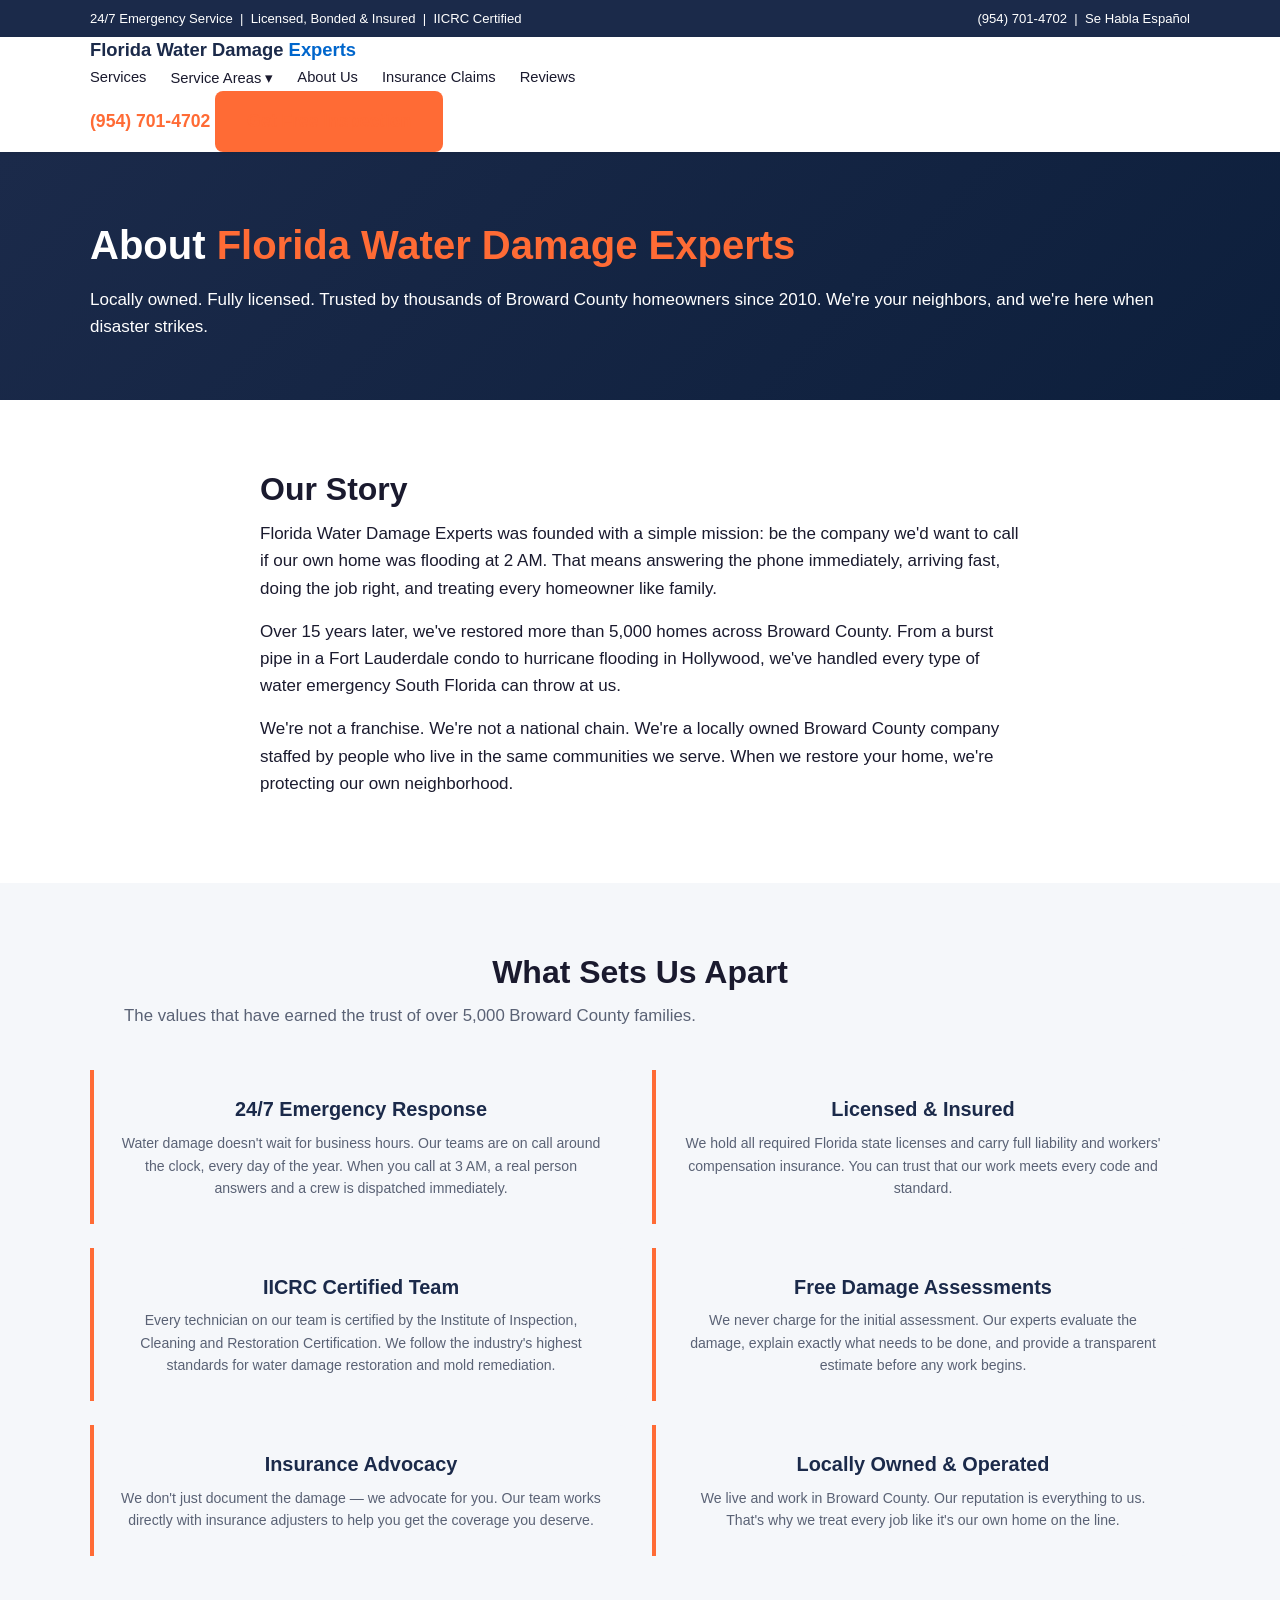
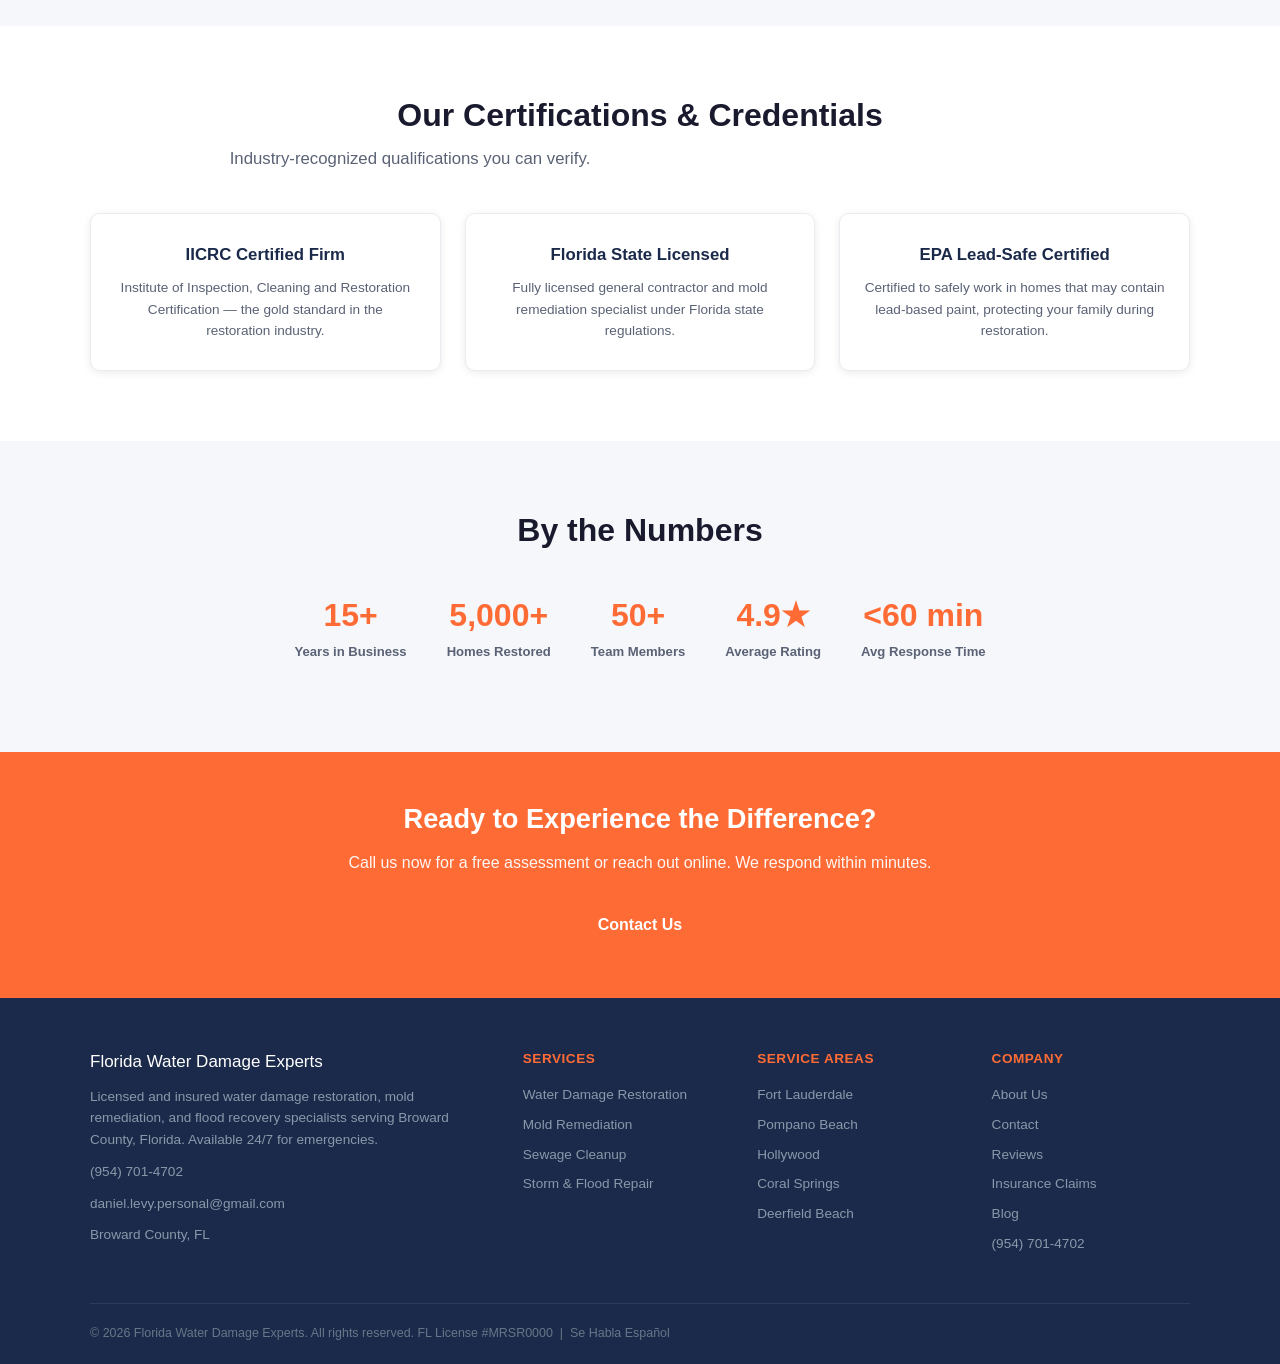
==== commit 1ecd7159: "SEO implementation: meta tags, schema markup, new content sections, lead forms, sitemap - Updated ti" ====
--- a/about.html
+++ b/about.html
@@ -5,6 +5,11 @@
 <meta name="viewport" content="width=device-width, initial-scale=1.0">
 <title>About Us | Florida Water Damage Experts | Broward County</title>
 <meta name="description" content="Meet the licensed, IICRC-certified team behind Florida Water Damage Experts. 15+ years restoring Broward County homes. Locally owned, 24/7 emergency service.">
+<link rel="canonical" href="https://floridawaterdamageexperts.com/about.html">
+<meta property="og:title" content="About Florida Water Damage Experts | Broward County's Trusted Team">
+<meta property="og:description" content="Learn about Florida Water Damage Experts — locally owned, IICRC certified water damage and mold restoration in Broward County.">
+<meta property="og:url" content="https://floridawaterdamageexperts.com/about.html">
+<meta property="og:type" content="website">
 <link rel="stylesheet" href="styles.css">
 </head>
 <body>
@@ -174,10 +179,10 @@
       </div>
       <div class="footer-col">
         <h4>Services</h4>
-        <a href="index.html">Water Damage Restoration</a>
-        <a href="index.html">Mold Remediation</a>
-        <a href="index.html">Flood &amp; Storm Cleanup</a>
-        <a href="index.html">Fire &amp; Smoke Restoration</a>
+        <a href="index.html" title="Water Damage Restoration Services in Broward County">Water Damage Restoration</a>
+        <a href="index.html" title="Mold Inspection and Remediation Services">Mold Remediation</a>
+        <a href="index.html" title="Emergency Sewage Cleanup in Broward County">Sewage Cleanup</a>
+        <a href="index.html" title="Storm and Flood Damage Repair in South Florida">Storm &amp; Flood Repair</a>
       </div>
       <div class="footer-col">
         <h4>Service Areas</h4>
